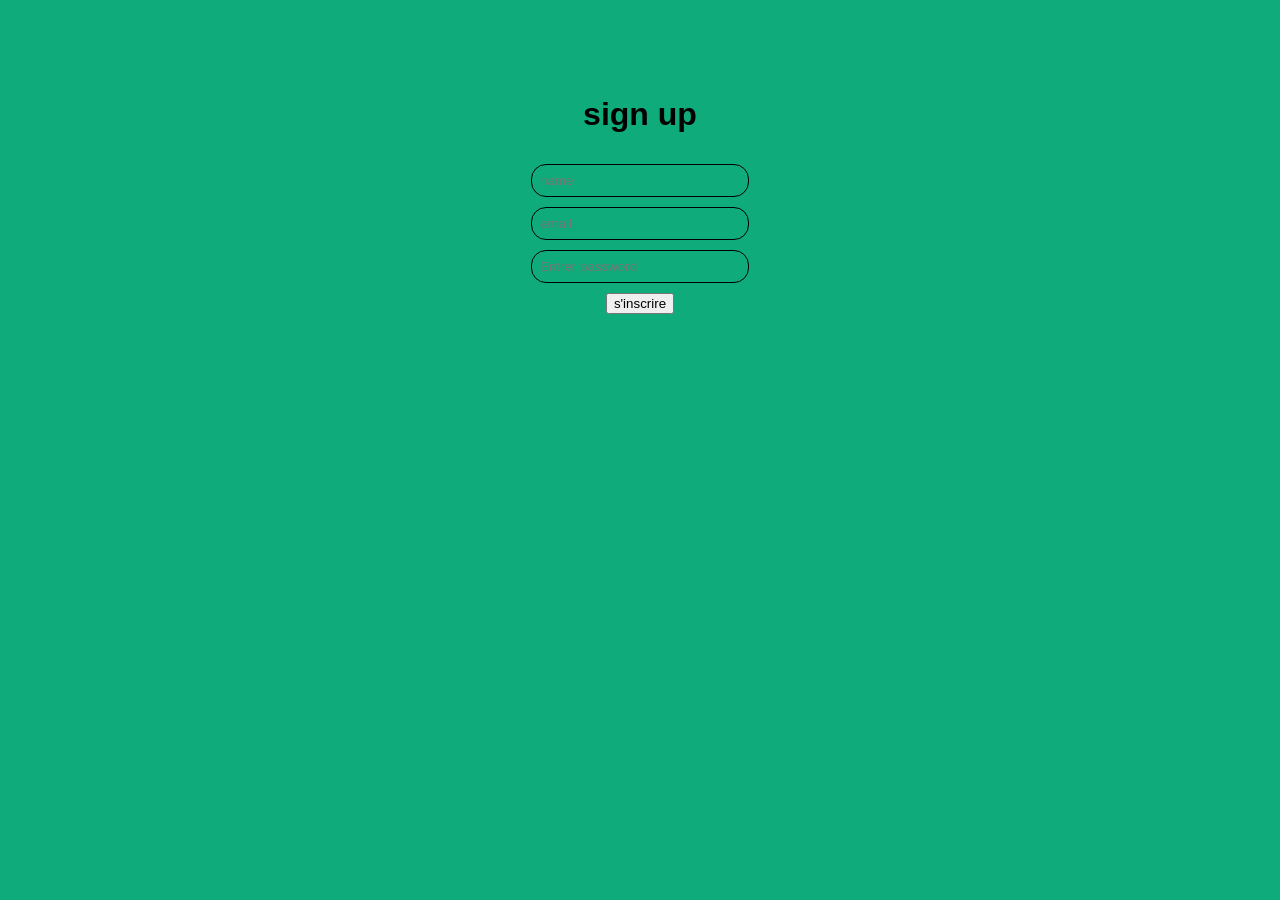
==== index.html @ f9b93358 "sign up page" ====
<!DOCTYPE html>
<html lang="en">
<head>
  <meta charset="UTF-8">
  <meta name="viewport" content="width=device-width, initial-scale=1.0">
  <link rel="stylesheet" href="index.css">
  <title>Document</title>
</head>
<body>
  <div class="form">
    <h1>sign up</h1>

    <input type="name" placeholder="name">
    <input type="email" placeholder="email">
    <input type="password" placeholder="Entrer password">
    <button id="btn">s'inscrire</button>
  </div>




  
  <script src="index.js"></script>
</body>
</html>
---- index.css ----
h1{
        margin-top: 3rem;

    text-align: center;
    font-family: Arial, sans-serif;
}

input{
    padding: 0.5rem;
    width: 200px;
    background-color: #0fab7a;
    border: 1px solid black;
    border-radius: 15px;
}

.button1{
    padding: 0.5rem 1rem;
    background-color: #0fab7a;
    border: 1px solid black;
    border-radius: 15px;
    cursor: pointer;
}

.form{
    margin-top: 3rem;
    display: flex;
    flex-direction: column;
    gap: 10px;
    align-items: center;
}

.mamanbtn{
    display: flex;
    justify-content: center;
    margin-top: 2rem;
}

body{
    background-color: #0fab7a;
}
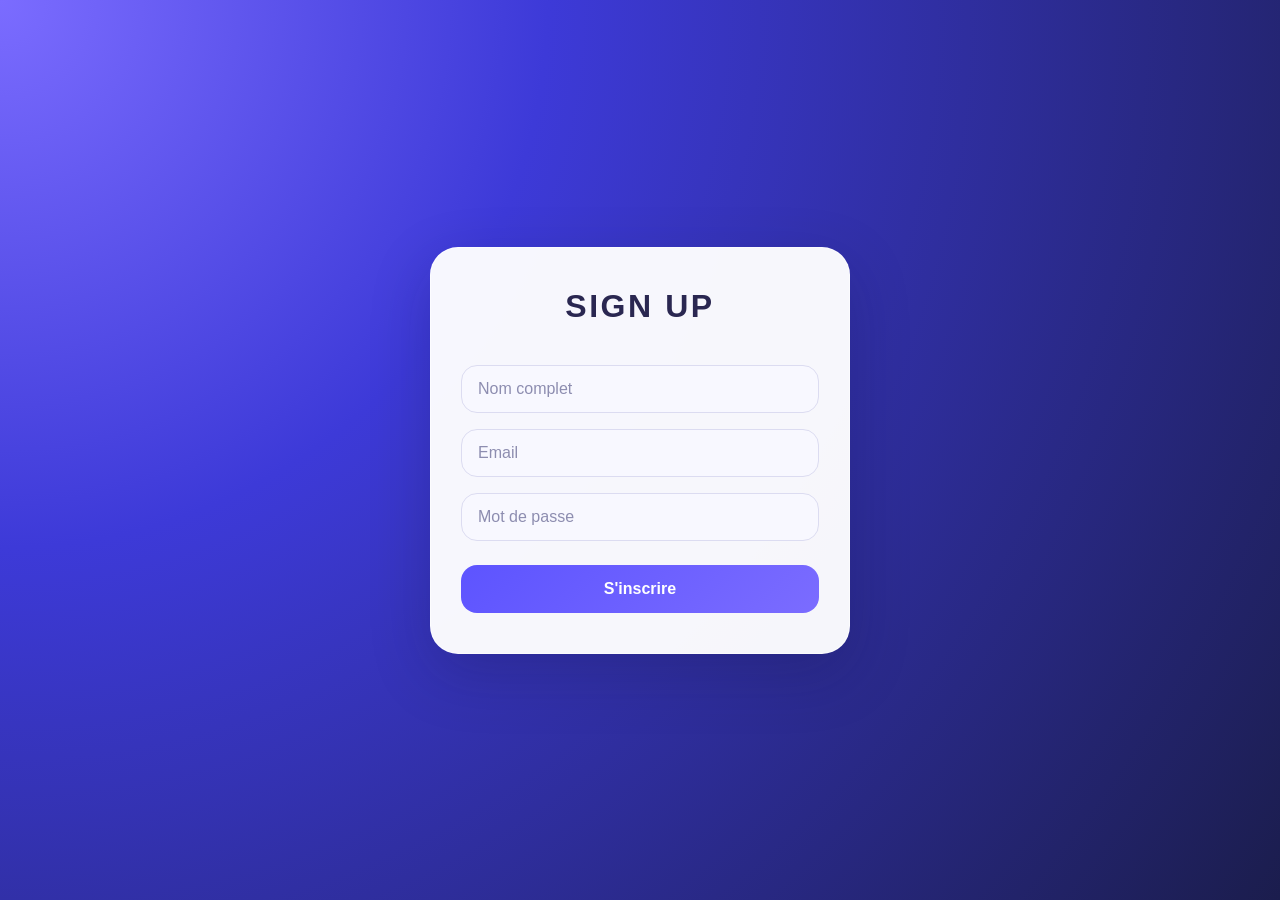
==== commit 51bb202a: "visibility improvement" ====
--- a/index.html
+++ b/index.html
@@ -10,16 +10,12 @@
   <div class="form">
     <h1>sign up</h1>
 
-    <input type="name" placeholder="name">
-    <input type="email" placeholder="email">
-    <input type="password" placeholder="Entrer password">
-    <button id="btn">s'inscrire</button>
+    <input id="name" type="text" placeholder="Nom complet">
+    <input id="email" type="email" placeholder="Email">
+    <input id="password" type="password" placeholder="Mot de passe">
+    <button id="btn">S'inscrire</button>
   </div>
 
-
-
-
-  
   <script src="index.js"></script>
 </body>
 </html>
--- a/index.css
+++ b/index.css
@@ -1,40 +1,84 @@
-h1{
-        margin-top: 3rem;
-
-    text-align: center;
-    font-family: Arial, sans-serif;
+* {
+  box-sizing: border-box;
+  margin: 0;
+  padding: 0;
 }
 
-input{
-    padding: 0.5rem;
-    width: 200px;
-    background-color: #0fab7a;
-    border: 1px solid black;
-    border-radius: 15px;
+body {
+  min-height: 100vh;
+  display: flex;
+  justify-content: center;
+  align-items: center;
+  font-family: "Segoe UI", Tahoma, Geneva, Verdana, sans-serif;
+  background: radial-gradient(circle at top left, #7b6cff 0%, #3d3ad8 35%, #1b1d4d 100%);
+  color: #1b1b32;
 }
 
-.button1{
-    padding: 0.5rem 1rem;
-    background-color: #0fab7a;
-    border: 1px solid black;
-    border-radius: 15px;
-    cursor: pointer;
+.form {
+  width: min(420px, 90vw);
+  padding: 40px 30px;
+  border-radius: 28px;
+  background: rgba(255, 255, 255, 0.96);
+  box-shadow: 0 20px 60px rgba(18, 18, 56, 0.22);
+  border: 1px solid rgba(255, 255, 255, 0.65);
+  text-align: center;
 }
 
-.form{
-    margin-top: 3rem;
-    display: flex;
-    flex-direction: column;
-    gap: 10px;
-    align-items: center;
+.form h1 {
+  font-size: 2rem;
+  letter-spacing: 0.08em;
+  text-transform: uppercase;
+  margin-bottom: 24px;
+  color: #2a2751;
 }
 
-.mamanbtn{
-    display: flex;
-    justify-content: center;
-    margin-top: 2rem;
+.form input {
+  width: 100%;
+  padding: 14px 16px;
+  margin-top: 16px;
+  border: 1px solid #dcdcf1;
+  border-radius: 16px;
+  background: #f8f8ff;
+  font-size: 1rem;
+  color: #36364f;
+  transition: border-color 0.2s ease, box-shadow 0.2s ease;
 }
 
-body{
-    background-color: #0fab7a;
-}+.form input:focus {
+  outline: none;
+  border-color: #7b6cff;
+  box-shadow: 0 0 0 4px rgba(123, 108, 255, 0.12);
+}
+
+.form input::placeholder {
+  color: #8d8db0;
+}
+
+.form button {
+  width: 100%;
+  margin-top: 24px;
+  padding: 15px 18px;
+  border: none;
+  border-radius: 16px;
+  background: linear-gradient(135deg, #5d54ff, #7b6cff);
+  color: #ffffff;
+  font-size: 1rem;
+  font-weight: 700;
+  cursor: pointer;
+  transition: transform 0.2s ease, box-shadow 0.2s ease, background 0.2s ease;
+}
+
+.form button:hover {
+  transform: translateY(-1px);
+  box-shadow: 0 16px 28px rgba(123, 108, 255, 0.22);
+}
+
+@media (max-width: 480px) {
+  .form {
+    padding: 32px 20px;
+  }
+
+  .form h1 {
+    font-size: 1.6rem;
+  }
+}
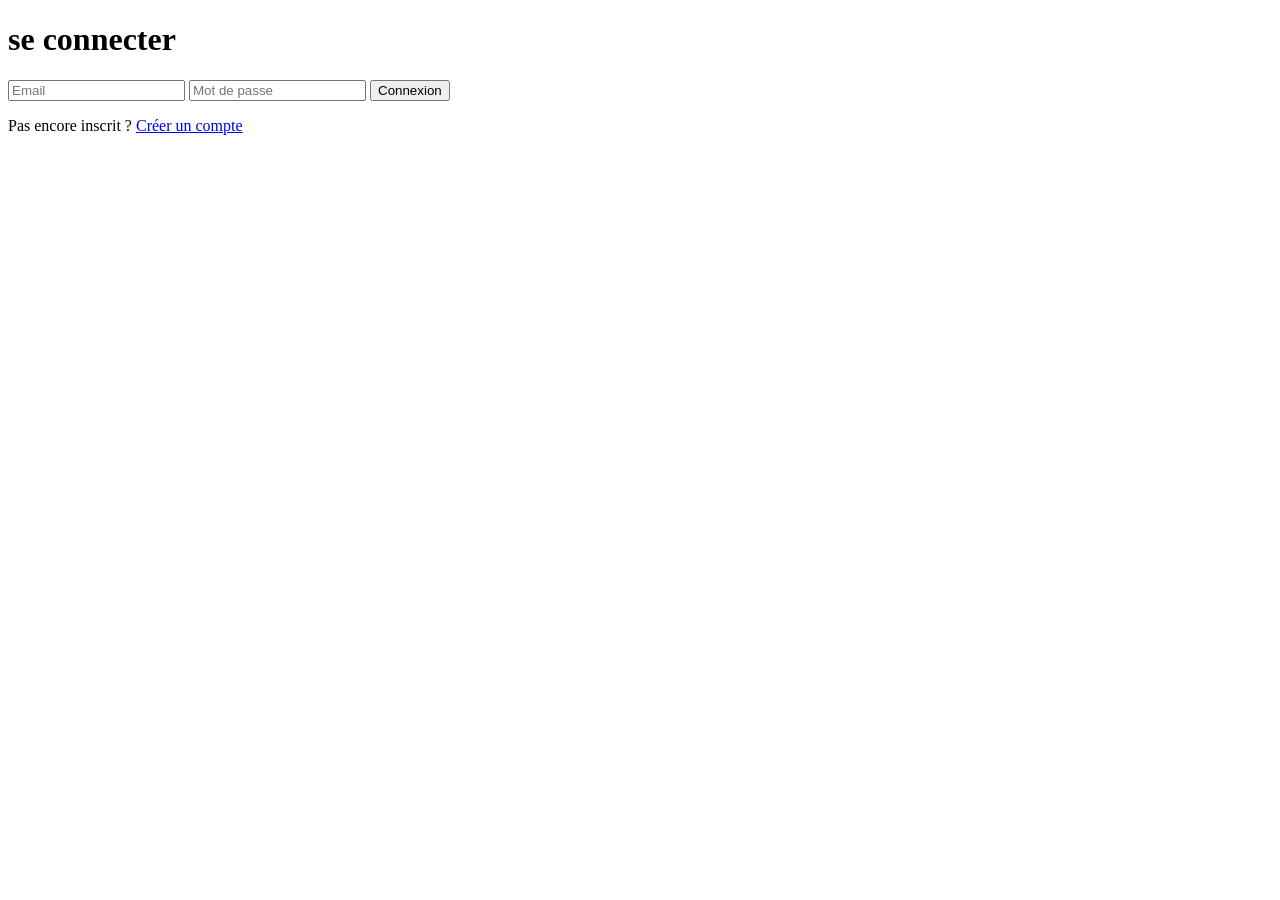
==== commit e6569720: "correction du bug vercel" ====
--- a/index.html
+++ b/index.html
@@ -1,21 +1,21 @@
 <!DOCTYPE html>
-<html lang="en">
+<html lang="fr">
 <head>
   <meta charset="UTF-8">
   <meta name="viewport" content="width=device-width, initial-scale=1.0">
-  <link rel="stylesheet" href="index.css">
-  <title>Document</title>
+  <link rel="stylesheet" href="Index.css">
+  <title>Se connecter</title>
 </head>
 <body>
   <div class="form">
-    <h1>sign up</h1>
+    <h1>se connecter</h1>
 
-    <input id="name" type="text" placeholder="Nom complet">
     <input id="email" type="email" placeholder="Email">
     <input id="password" type="password" placeholder="Mot de passe">
-    <button id="btn">S'inscrire</button>
+    <button id="btn">Connexion</button>
+    <p class="form-link">Pas encore inscrit ? <a href="Signup.html">Créer un compte</a></p>
   </div>
 
-  <script src="index.js"></script>
+  <script src="login.js"></script>
 </body>
-</html>+</html>
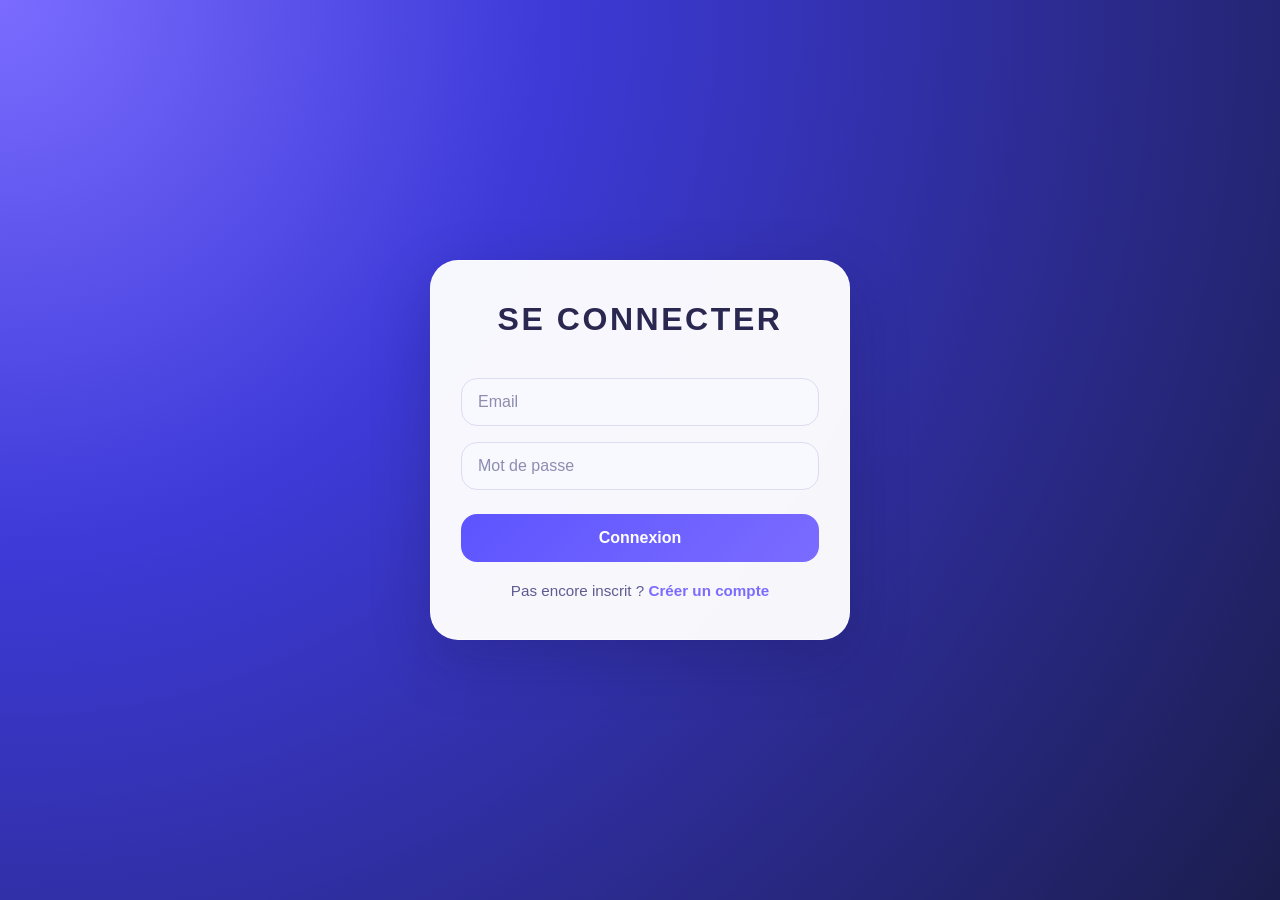
==== commit 03e1936f: "correction du bug css" ====
--- a/index.html
+++ b/index.html
@@ -3,7 +3,7 @@
 <head>
   <meta charset="UTF-8">
   <meta name="viewport" content="width=device-width, initial-scale=1.0">
-  <link rel="stylesheet" href="Index.css">
+  <link rel="stylesheet" href="index.css">
   <title>Se connecter</title>
 </head>
 <body>
--- a/index.css
+++ b/index.css
@@ -0,0 +1,100 @@
+* {
+  box-sizing: border-box;
+  margin: 0;
+  padding: 0;
+}
+
+body {
+  min-height: 100vh;
+  display: flex;
+  justify-content: center;
+  align-items: center;
+  font-family: "Segoe UI", Tahoma, Geneva, Verdana, sans-serif;
+  background: radial-gradient(circle at top left, #7b6cff 0%, #3d3ad8 35%, #1b1d4d 100%);
+  color: #1b1b32;
+}
+
+.form {
+  width: min(420px, 90vw);
+  padding: 40px 30px;
+  border-radius: 28px;
+  background: rgba(255, 255, 255, 0.96);
+  box-shadow: 0 20px 60px rgba(18, 18, 56, 0.22);
+  border: 1px solid rgba(255, 255, 255, 0.65);
+  text-align: center;
+}
+
+.form h1 {
+  font-size: 2rem;
+  letter-spacing: 0.08em;
+  text-transform: uppercase;
+  margin-bottom: 24px;
+  color: #2a2751;
+}
+
+.form input {
+  width: 100%;
+  padding: 14px 16px;
+  margin-top: 16px;
+  border: 1px solid #dcdcf1;
+  border-radius: 16px;
+  background: #f8f8ff;
+  font-size: 1rem;
+  color: #36364f;
+  transition: border-color 0.2s ease, box-shadow 0.2s ease;
+}
+
+.form input:focus {
+  outline: none;
+  border-color: #7b6cff;
+  box-shadow: 0 0 0 4px rgba(123, 108, 255, 0.12);
+}
+
+.form input::placeholder {
+  color: #8d8db0;
+}
+
+.form button {
+  width: 100%;
+  margin-top: 24px;
+  padding: 15px 18px;
+  border: none;
+  border-radius: 16px;
+  background: linear-gradient(135deg, #5d54ff, #7b6cff);
+  color: #ffffff;
+  font-size: 1rem;
+  font-weight: 700;
+  cursor: pointer;
+  transition: transform 0.2s ease, box-shadow 0.2s ease, background 0.2s ease;
+}
+
+.form button:hover {
+  transform: translateY(-1px);
+  box-shadow: 0 16px 28px rgba(123, 108, 255, 0.22);
+}
+
+.form-link {
+  margin-top: 20px;
+  font-size: 0.95rem;
+  color: #5f5b93;
+}
+
+.form-link a {
+  color: #7b6cff;
+  text-decoration: none;
+  font-weight: 700;
+}
+
+.form-link a:hover {
+  text-decoration: underline;
+}
+
+@media (max-width: 480px) {
+  .form {
+    padding: 32px 20px;
+  }
+
+  .form h1 {
+    font-size: 1.6rem;
+  }
+}
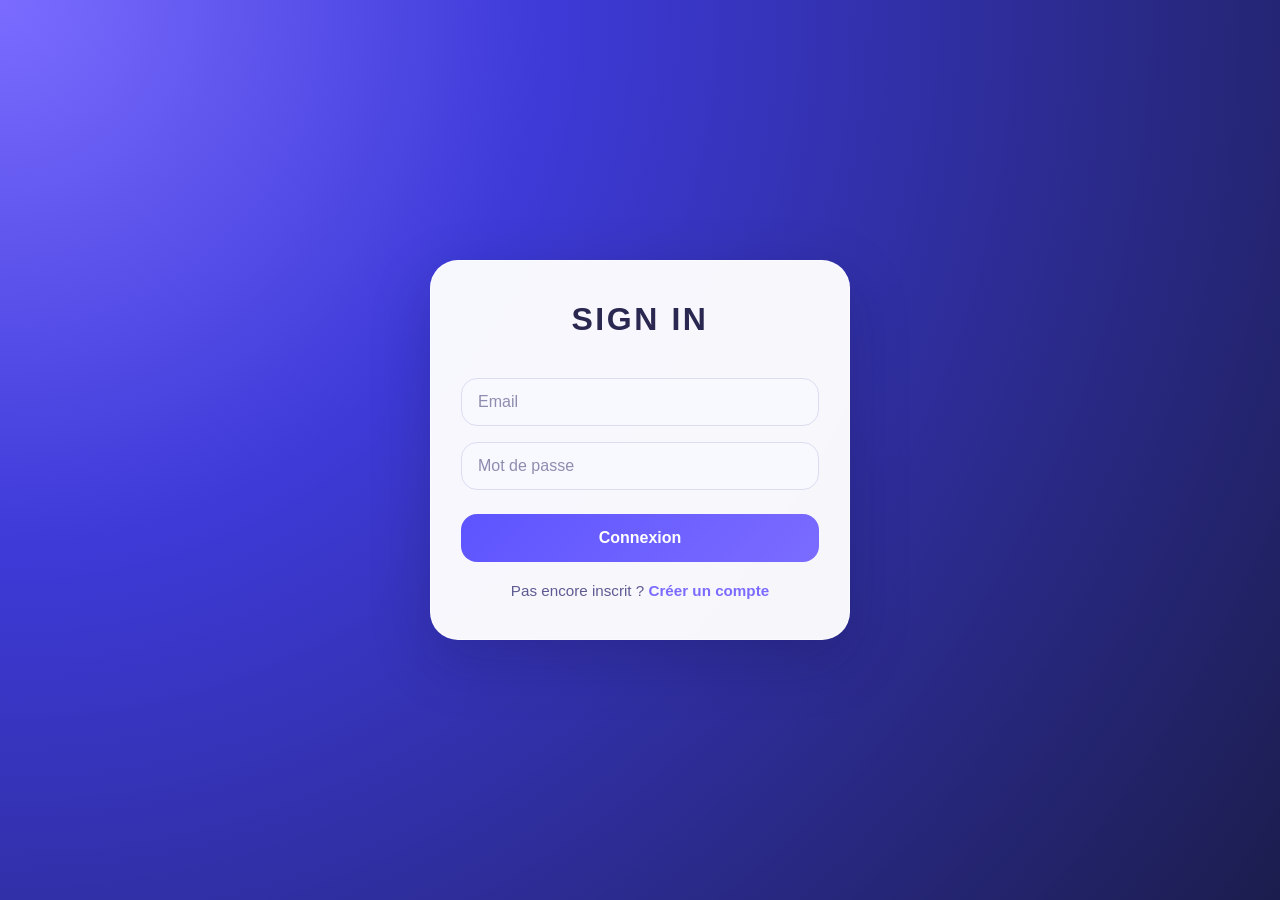
==== commit 882f91d6: "Fix Sign In" ====
--- a/index.html
+++ b/index.html
@@ -4,11 +4,11 @@
   <meta charset="UTF-8">
   <meta name="viewport" content="width=device-width, initial-scale=1.0">
   <link rel="stylesheet" href="index.css">
-  <title>Se connecter</title>
+  <title>Sign In</title>
 </head>
 <body>
   <div class="form">
-    <h1>se connecter</h1>
+    <h1>Sign In</h1>
 
     <input id="email" type="email" placeholder="Email">
     <input id="password" type="password" placeholder="Mot de passe">
